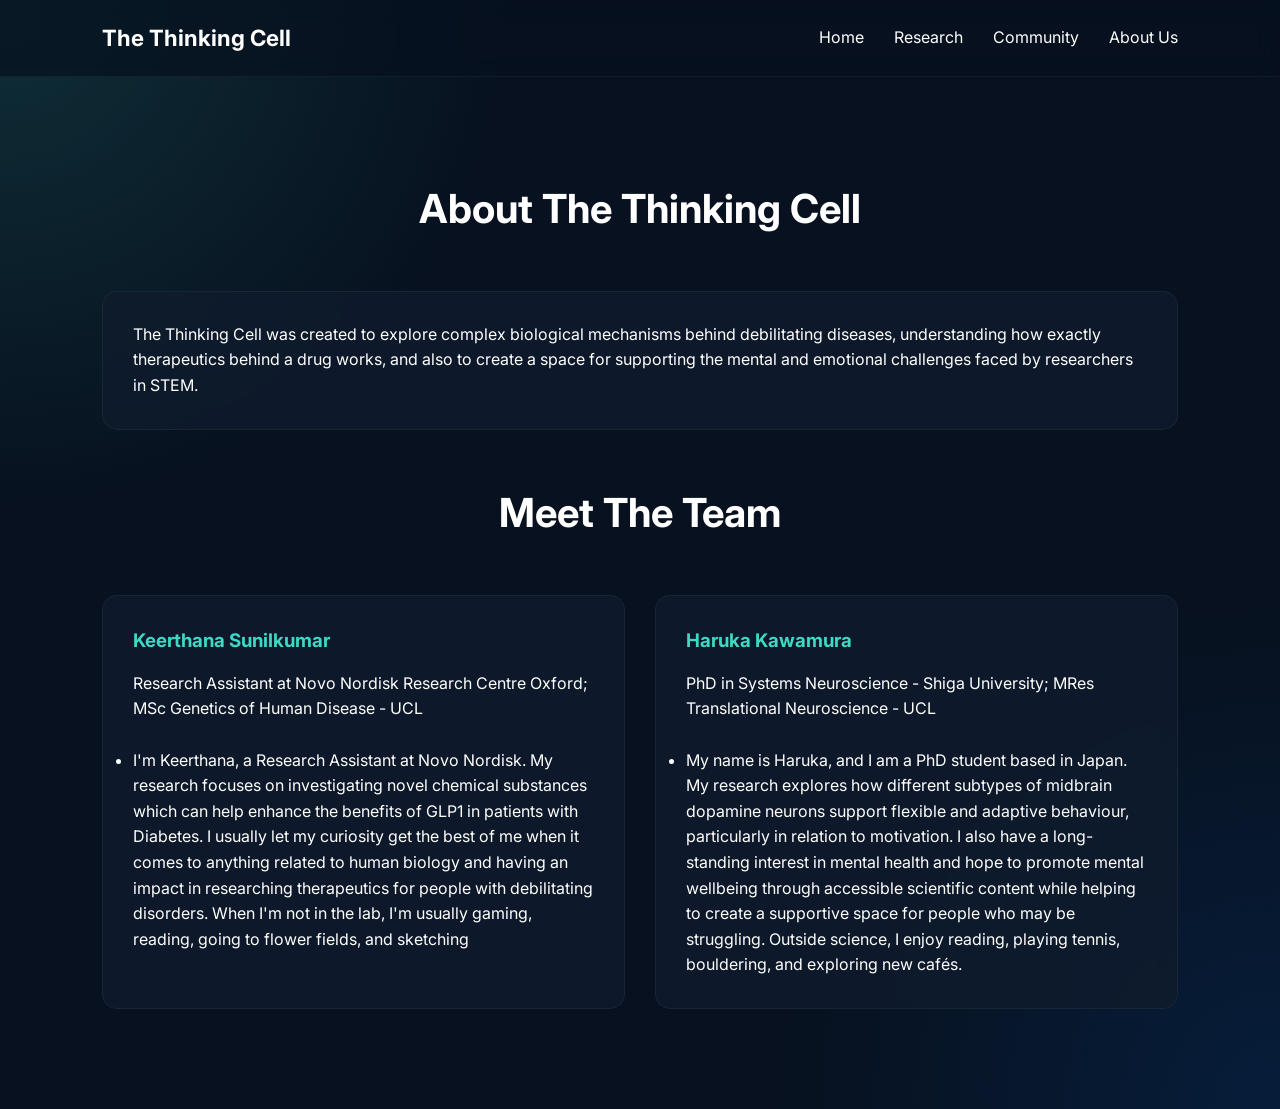
==== about.html @ 728570e1 "Add files via upload" ====
<!DOCTYPE html>
<html lang="en">
<head>
    <meta charset="UTF-8">
    <meta name="viewport" content="width=device-width, initial-scale=1.0">
    <title>About Us | The Thinking Cell</title>

    <link rel="stylesheet" href="css/style.css">

    <link href="https://fonts.googleapis.com/css2?family=Inter:wght@300;400;600;700&display=swap" rel="stylesheet">
</head>
<body>

    <nav class="navbar">
        <div class="logo">The Thinking Cell</div>

        <ul class="nav-links">
            <li><a href="index.html">Home</a></li>
            <li><a href="blog.html">Research</a></li>
		<li><a href="mental-health.html">Community</a></li>
            <li><a href="about.html">About Us</a></li>
        </ul>
    </nav>

    <section class="topics">

        <h2>About The Thinking Cell</h2>

        <div class="card">
            <p>
                The Thinking Cell was created to explore complex biological mechanisms behind debilitating diseases, understanding how exactly therapeutics behind a drug works, and also to create a space for supporting the mental and emotional challenges faced by researchers in STEM.
            </p>
        </div>

        <br><br>

        <h2>Meet The Team</h2>

        <div class="topic-grid">

            <div class="card">
                <h3>Keerthana Sunilkumar</h3>

                <p>
                    Research Assistant at Novo Nordisk Research Centre Oxford; MSc Genetics of Human Disease - UCL 
                </p>

                <br>

                <ul>
                    <li>I'm Keerthana, a Research Assistant at Novo Nordisk. My research focuses on investigating novel chemical substances which can help enhance the benefits of GLP1 in patients with Diabetes. I usually let my curiosity get the best of me when it comes to anything related to human biology and having an impact in researching therapeutics for people with debilitating disorders. When I'm not in the lab, I'm usually gaming, reading, going to flower fields, and sketching</li>
                </ul>
            </div>

            <div class="card">
                <h3>Haruka Kawamura</h3>

                <p>
                    PhD in Systems Neuroscience - Shiga University; MRes Translational Neuroscience - UCL
                </p>

                <br>

                <ul>
                    <li>My name is Haruka, and I am a PhD student based in Japan. My research explores how different subtypes of midbrain dopamine neurons support flexible and adaptive behaviour, particularly in relation to motivation. I also have a long-standing interest in mental health and hope to promote mental wellbeing through accessible scientific content while helping to create a supportive space for people who may be struggling. Outside science, I enjoy reading, playing tennis, bouldering, and exploring new cafés.</li>
                </ul>
            </div>

        </div>

    </section>

</body>
</html>
---- css/style.css ----
* {
    margin: 0;
    padding: 0;
    box-sizing: border-box;
}

body {
    font-family: 'Inter', sans-serif;
    background-color: #07111f;
    color: white;
    line-height: 1.6;

    background-image:
        radial-gradient(circle at top left, rgba(61,217,197,0.15), transparent 30%),
        radial-gradient(circle at bottom right, rgba(0,119,255,0.12), transparent 30%);
}
/* NAVBAR */

.navbar {
    display: flex;
    justify-content: space-between;
    align-items: center;

    padding: 20px 8%;

    position: sticky;
    top: 0;

    background: rgba(7,17,31,0.7);

    backdrop-filter: blur(12px);

    z-index: 1000;

    border-bottom: 1px solid rgba(255,255,255,0.05);
}
.logo {
    font-size: 1.4rem;
    font-weight: 700;
}

.nav-links {
    display: flex;
    gap: 30px;
    list-style: none;
}

.nav-links a {
    color: white;
    text-decoration: none;
    transition: 0.3s;
}

.nav-links a:hover {
    color: #3dd9c5;
}

/* HERO */

.hero {
    min-height: 90vh;

    display: flex;
    align-items: center;
    justify-content: center;

    text-align: center;

    padding: 0 10%;
}

.hero-content h1 {
    font-size: 4rem;
    margin-bottom: 20px;
}

.hero-content p {
    max-width: 700px;
    margin: auto;
    font-size: 1.2rem;
    color: #cfd9e6;
}

.hero-buttons {
    margin-top: 30px;
}
.subtitle {
    color: #3dd9c5;
    font-weight: 400;
    margin-bottom: 20px;
    letter-spacing: 2px;
}
.btn {
    display: inline-block;

    padding: 14px 28px;

    background: #3dd9c5;
    color: black;

    text-decoration: none;

    border-radius: 10px;

    margin: 10px;

    font-weight: 600;

    transition: 0.3s ease;
}
.btn:hover {
    transform: translateY(-3px);
    box-shadow: 0 0 20px rgba(61,217,197,0.4);
}
.secondary {
    background: transparent;
    border: 1px solid #3dd9c5;
    color: white;
}

/* TOPICS */

.topics {
    padding: 100px 8%;
}

.topics h2 {
    text-align: center;
    margin-bottom: 50px;
    font-size: 2.5rem;
}

.topic-grid {
    display: grid;
    grid-template-columns: repeat(auto-fit, minmax(250px,1fr));
    gap: 30px;
}

.card {
    background: rgba(15,28,45,0.8);

    padding: 30px;

    border-radius: 15px;

    border: 1px solid rgba(255,255,255,0.05);

    backdrop-filter: blur(10px);

    transition: 0.3s ease;
}

.card:hover {
    transform: translateY(-8px);
    border-color: #3dd9c5;
}


.card h3 {
    margin-bottom: 15px;
    color: #3dd9c5;
}

/* COMMUNITY */

.community {
    padding: 100px 8%;
    text-align: center;
}

.community-content {
    max-width: 700px;
    margin: auto;
}

/* FOOTER */

footer {
    text-align: center;
    padding: 30px;
    background: #050b14;
    color: #8ca0b8;
}

/* MOBILE */

@media (max-width: 768px) {

    .hero-content h1 {
        font-size: 2.5rem;
    }

    .nav-links {
        gap: 15px;
    }

}
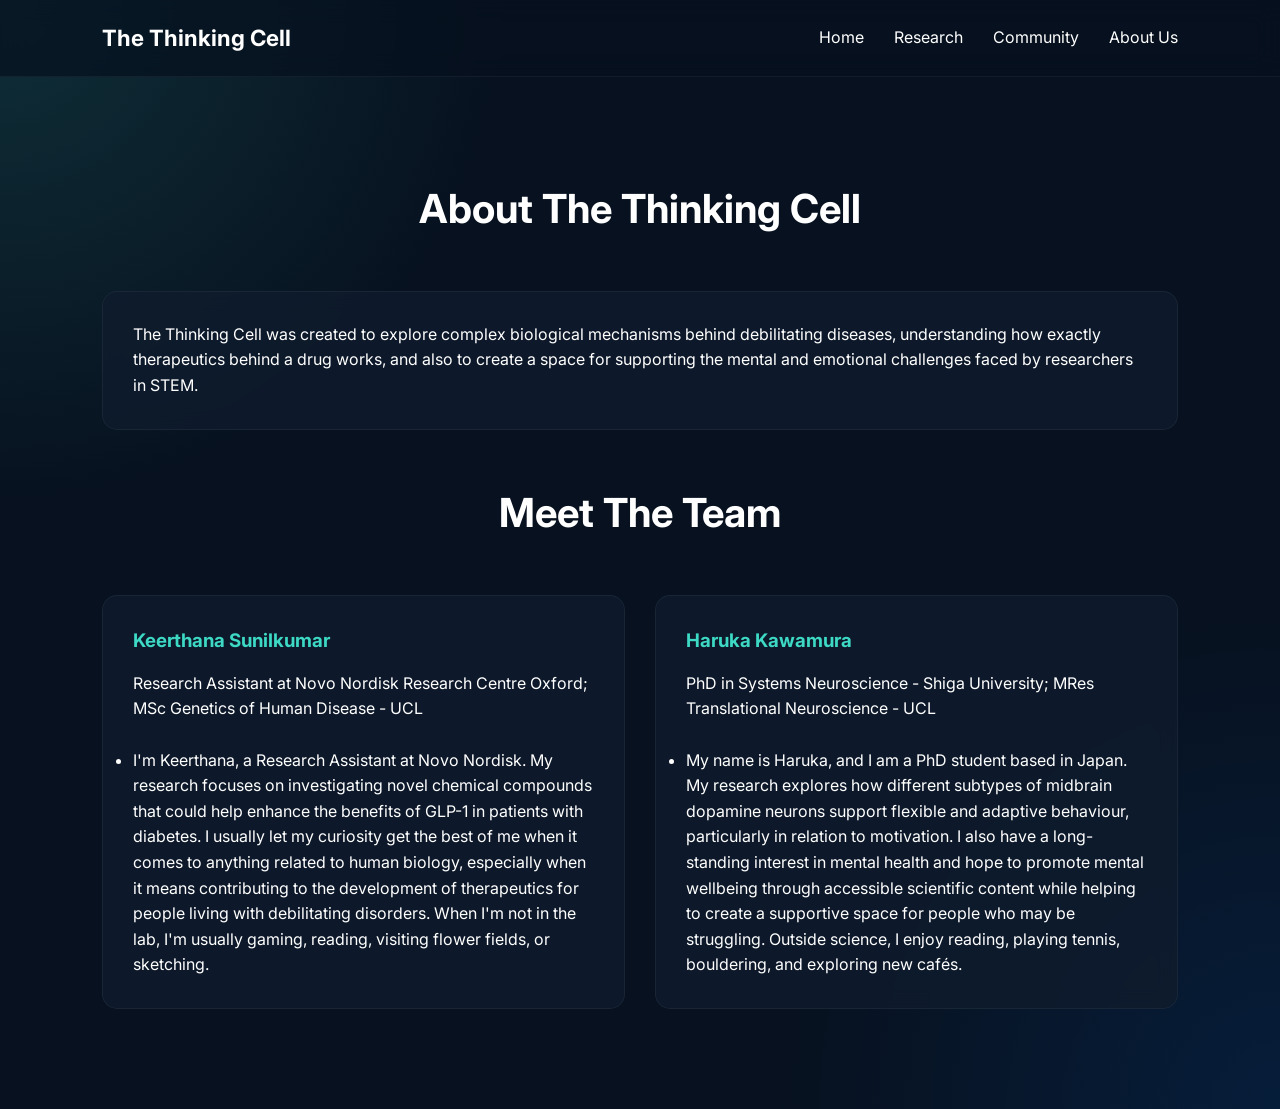
==== commit e90f2681: "Add files via upload" ====
--- a/about.html
+++ b/about.html
@@ -48,7 +48,9 @@
                 <br>
 
                 <ul>
-                    <li>I'm Keerthana, a Research Assistant at Novo Nordisk. My research focuses on investigating novel chemical substances which can help enhance the benefits of GLP1 in patients with Diabetes. I usually let my curiosity get the best of me when it comes to anything related to human biology and having an impact in researching therapeutics for people with debilitating disorders. When I'm not in the lab, I'm usually gaming, reading, going to flower fields, and sketching</li>
+                    <li>I'm Keerthana, a Research Assistant at Novo Nordisk. My research focuses on investigating novel chemical compounds that could help enhance the benefits of GLP-1 in patients with diabetes. I usually let my curiosity get the best of me when it comes to anything related to human biology, especially when it means contributing to the development of therapeutics for people living with debilitating disorders.
+
+When I'm not in the lab, I'm usually gaming, reading, visiting flower fields, or sketching.</li>
                 </ul>
             </div>
 
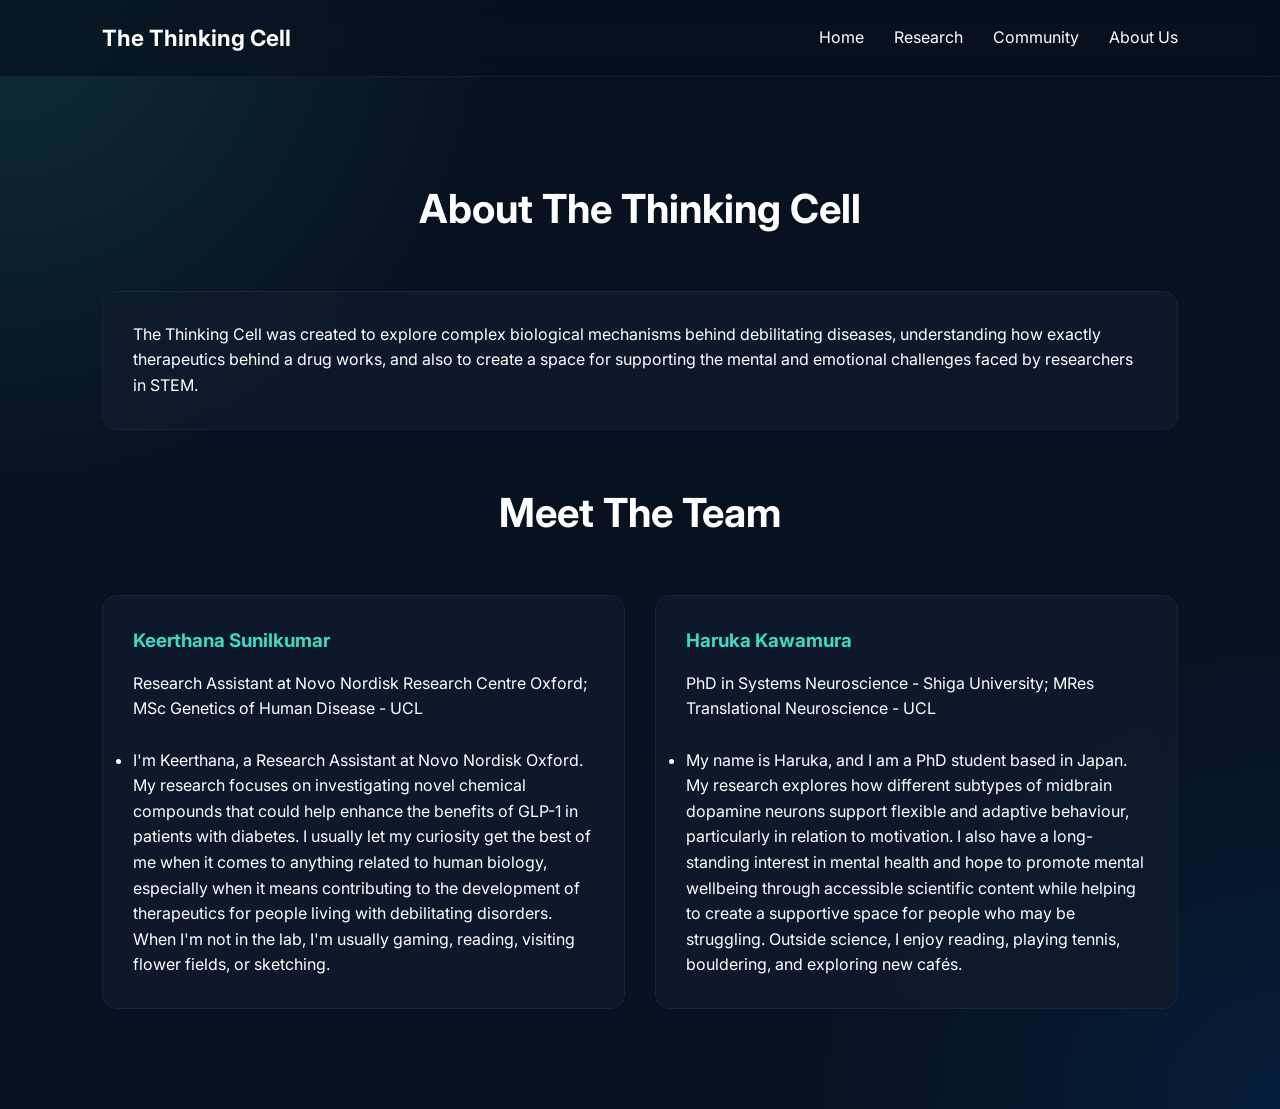
==== commit 0ab8c554: "Fix HTML encoding issues in about.html" ====
--- a/about.html
+++ b/about.html
@@ -48,7 +48,7 @@
                 <br>
 
                 <ul>
-                    <li>I'm Keerthana, a Research Assistant at Novo Nordisk. My research focuses on investigating novel chemical compounds that could help enhance the benefits of GLP-1 in patients with diabetes. I usually let my curiosity get the best of me when it comes to anything related to human biology, especially when it means contributing to the development of therapeutics for people living with debilitating disorders.
+                    <li>I'm Keerthana, a Research Assistant at Novo Nordisk Oxford. My research focuses on investigating novel chemical compounds that could help enhance the benefits of GLP-1 in patients with diabetes. I usually let my curiosity get the best of me when it comes to anything related to human biology, especially when it means contributing to the development of therapeutics for people living with debilitating disorders.
 
 When I'm not in the lab, I'm usually gaming, reading, visiting flower fields, or sketching.</li>
                 </ul>
@@ -73,4 +73,4 @@
     </section>
 
 </body>
-</html>+</html>
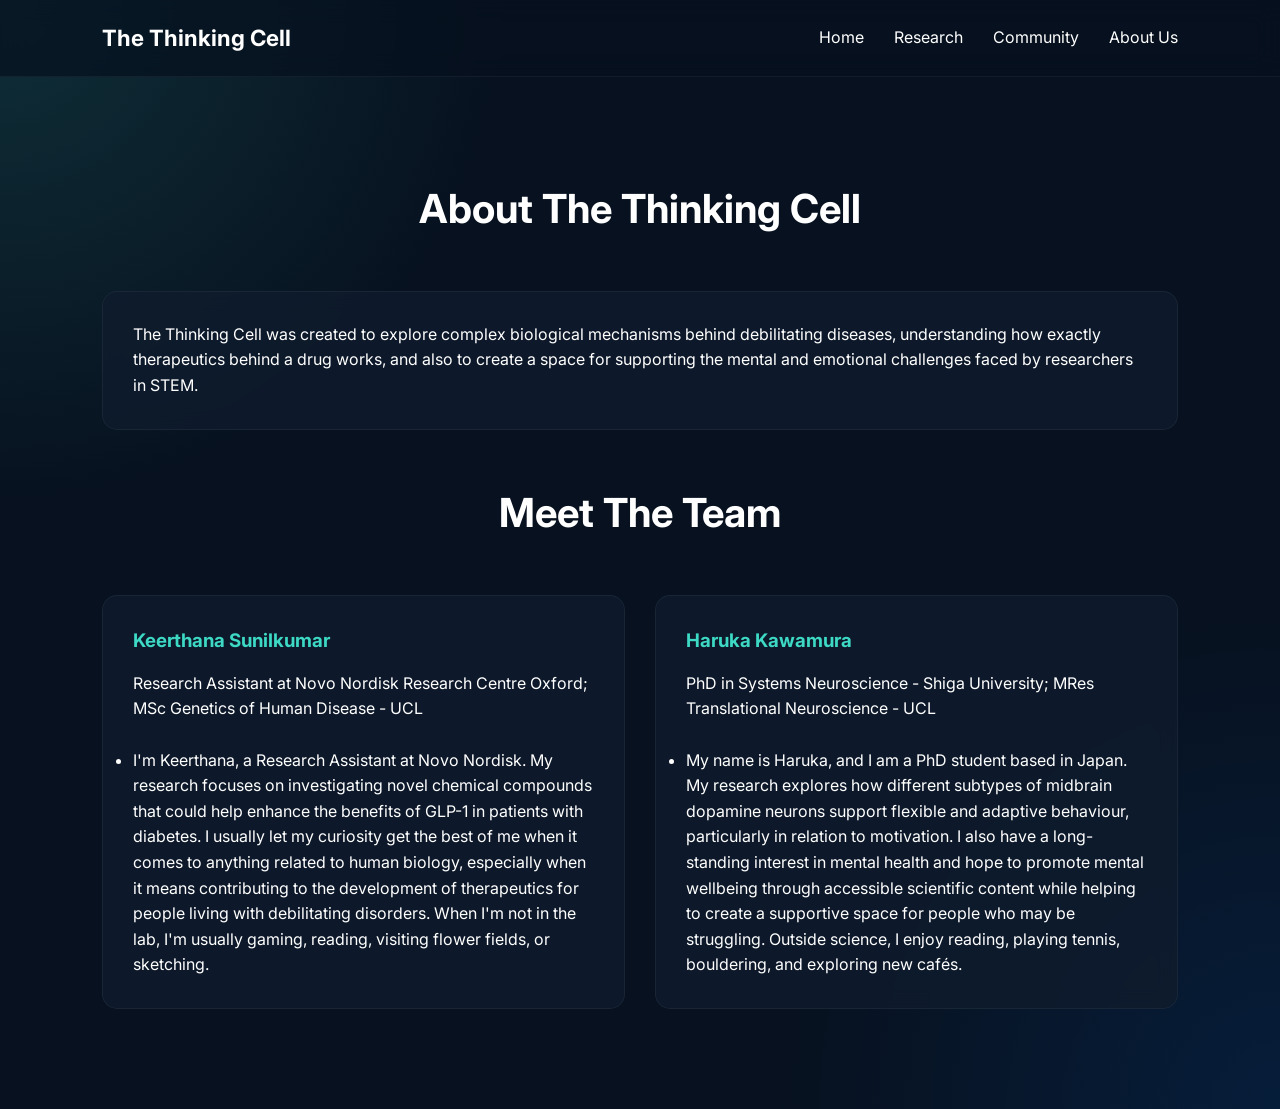
==== commit 31d3640d: "Fix HTML encoding issues in about.html" ====
--- a/about.html
+++ b/about.html
@@ -48,7 +48,7 @@
                 <br>
 
                 <ul>
-                    <li>I'm Keerthana, a Research Assistant at Novo Nordisk Oxford. My research focuses on investigating novel chemical compounds that could help enhance the benefits of GLP-1 in patients with diabetes. I usually let my curiosity get the best of me when it comes to anything related to human biology, especially when it means contributing to the development of therapeutics for people living with debilitating disorders.
+                    <li>I'm Keerthana, a Research Assistant at Novo Nordisk. My research focuses on investigating novel chemical compounds that could help enhance the benefits of GLP-1 in patients with diabetes. I usually let my curiosity get the best of me when it comes to anything related to human biology, especially when it means contributing to the development of therapeutics for people living with debilitating disorders.
 
 When I'm not in the lab, I'm usually gaming, reading, visiting flower fields, or sketching.</li>
                 </ul>
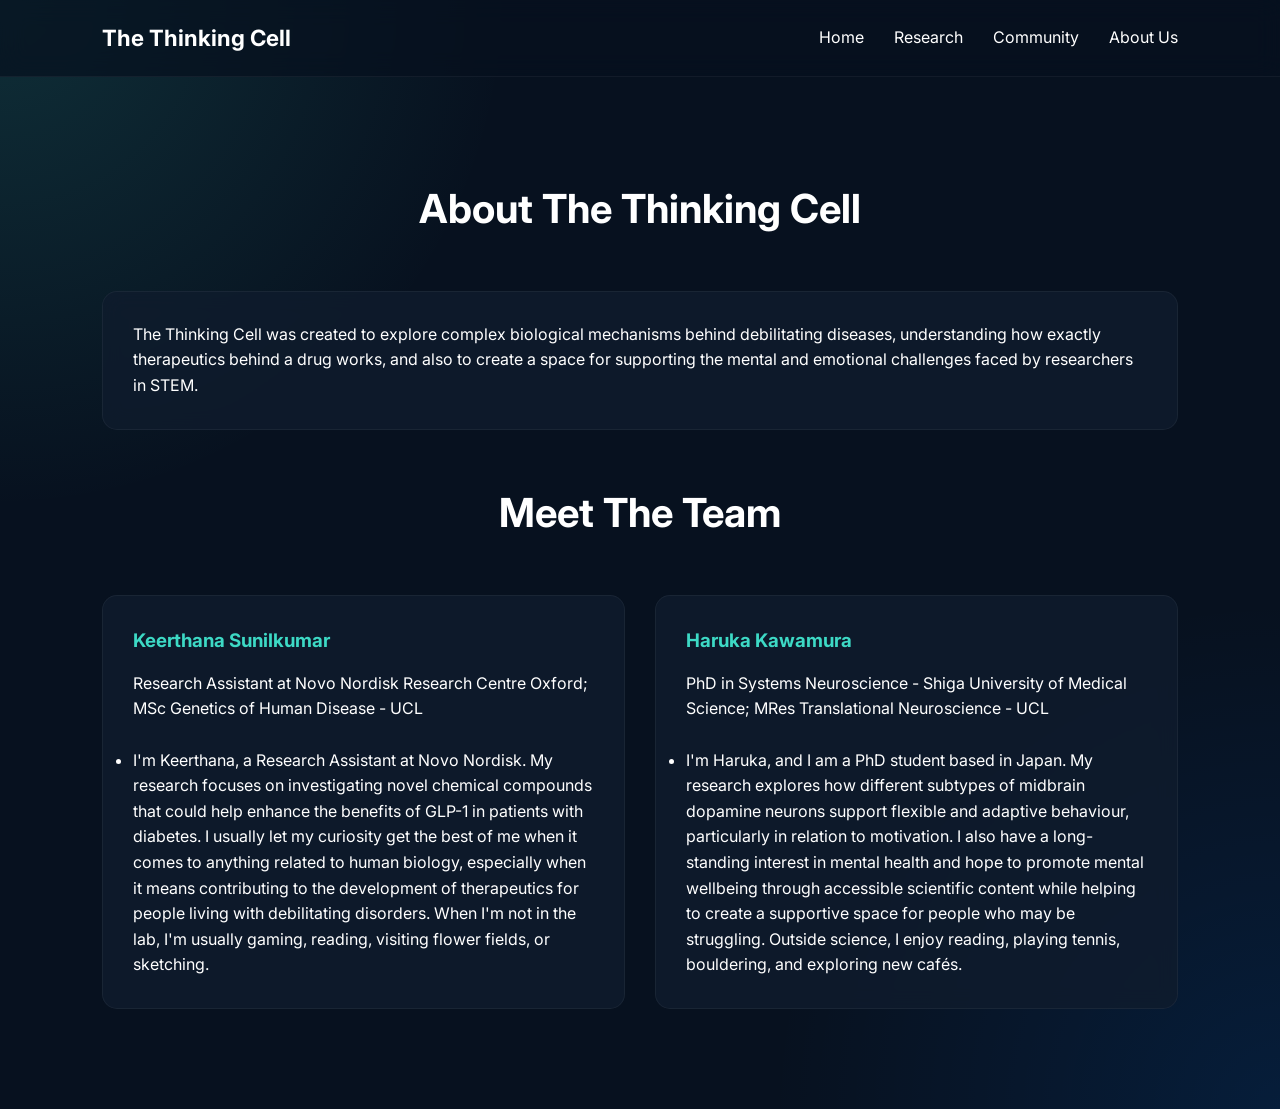
==== commit 877b2b13: "Add files via upload" ====
--- a/about.html
+++ b/about.html
@@ -58,13 +58,13 @@
                 <h3>Haruka Kawamura</h3>
 
                 <p>
-                    PhD in Systems Neuroscience - Shiga University; MRes Translational Neuroscience - UCL
+                    PhD in Systems Neuroscience - Shiga University of Medical Science; MRes Translational Neuroscience - UCL
                 </p>
 
                 <br>
 
                 <ul>
-                    <li>My name is Haruka, and I am a PhD student based in Japan. My research explores how different subtypes of midbrain dopamine neurons support flexible and adaptive behaviour, particularly in relation to motivation. I also have a long-standing interest in mental health and hope to promote mental wellbeing through accessible scientific content while helping to create a supportive space for people who may be struggling. Outside science, I enjoy reading, playing tennis, bouldering, and exploring new cafés.</li>
+                    <li>I'm Haruka, and I am a PhD student based in Japan. My research explores how different subtypes of midbrain dopamine neurons support flexible and adaptive behaviour, particularly in relation to motivation. I also have a long-standing interest in mental health and hope to promote mental wellbeing through accessible scientific content while helping to create a supportive space for people who may be struggling. Outside science, I enjoy reading, playing tennis, bouldering, and exploring new cafés.</li>
                 </ul>
             </div>
 
@@ -73,4 +73,4 @@
     </section>
 
 </body>
-</html>
+</html>
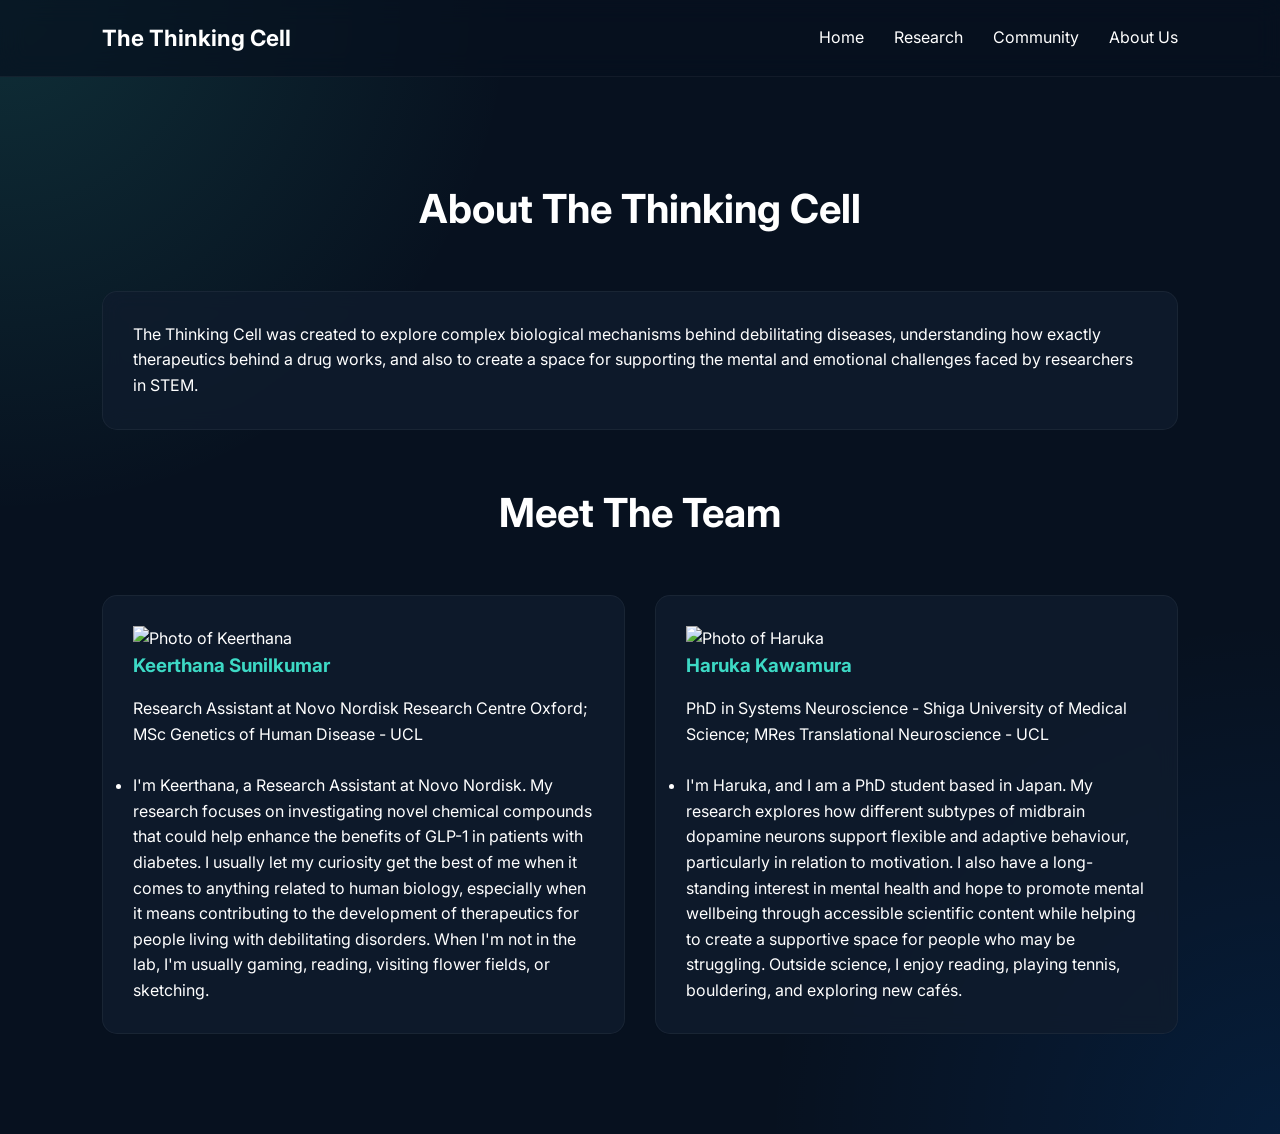
==== commit b4edf74b: "Add files via upload" ====
--- a/about.html
+++ b/about.html
@@ -39,6 +39,7 @@
         <div class="topic-grid">
 
             <div class="card">
+		  <img src="images/keerthana.jpg" alt="Photo of Keerthana">
                 <h3>Keerthana Sunilkumar</h3>
 
                 <p>
@@ -55,6 +56,7 @@
             </div>
 
             <div class="card">
+		<img src="images/Haruka.jpg" alt="Photo of Haruka">
                 <h3>Haruka Kawamura</h3>
 
                 <p>
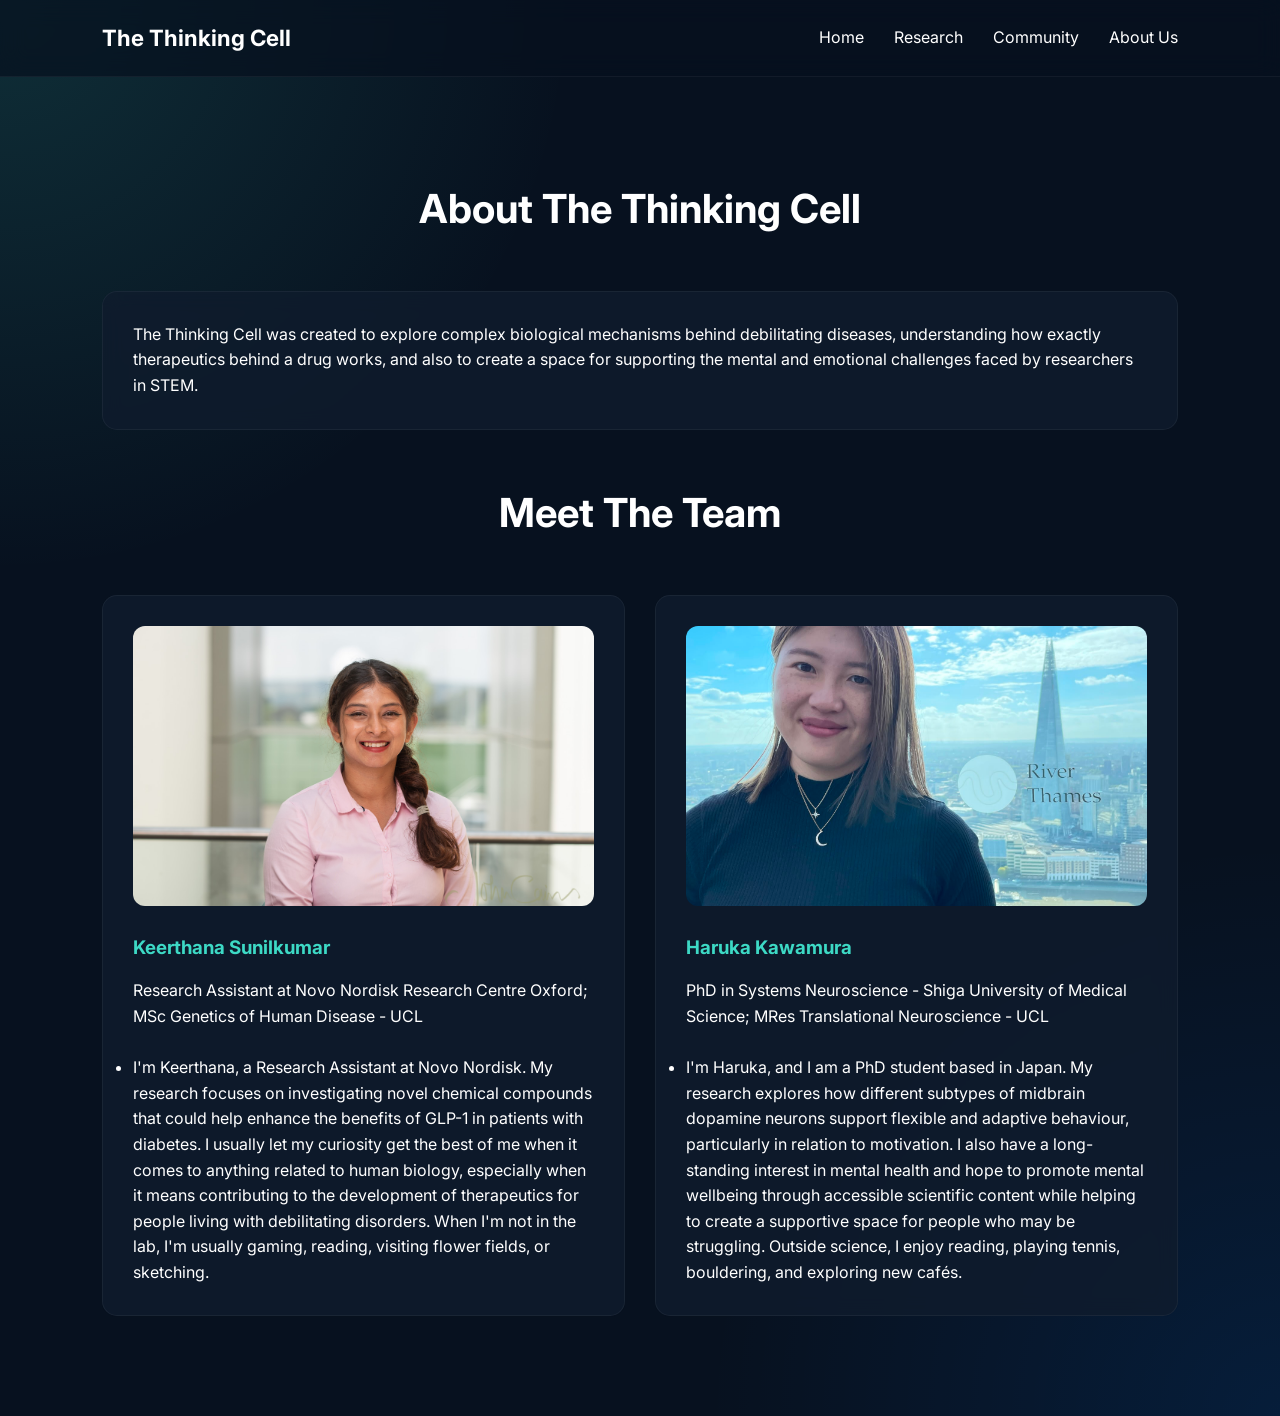
==== commit 855a0535: "Add files via upload" ====
--- a/about.html
+++ b/about.html
@@ -39,7 +39,7 @@
         <div class="topic-grid">
 
             <div class="card">
-		  <img src="images/keerthana.jpg" alt="Photo of Keerthana">
+		  <img src="Keerthana.jpeg" alt="Photo of Keerthana">
                 <h3>Keerthana Sunilkumar</h3>
 
                 <p>
@@ -56,7 +56,7 @@
             </div>
 
             <div class="card">
-		<img src="images/Haruka.jpg" alt="Photo of Haruka">
+		<img src="Haruka.jpeg" alt="Photo of Haruka">
                 <h3>Haruka Kawamura</h3>
 
                 <p>
--- a/css/style.css
+++ b/css/style.css
@@ -194,4 +194,11 @@
         gap: 15px;
     }
 
+}
+.card img {
+    width: 100%;
+    height: 280px;
+    object-fit: cover;
+    border-radius: 12px;
+    margin-bottom: 20px;
 }
